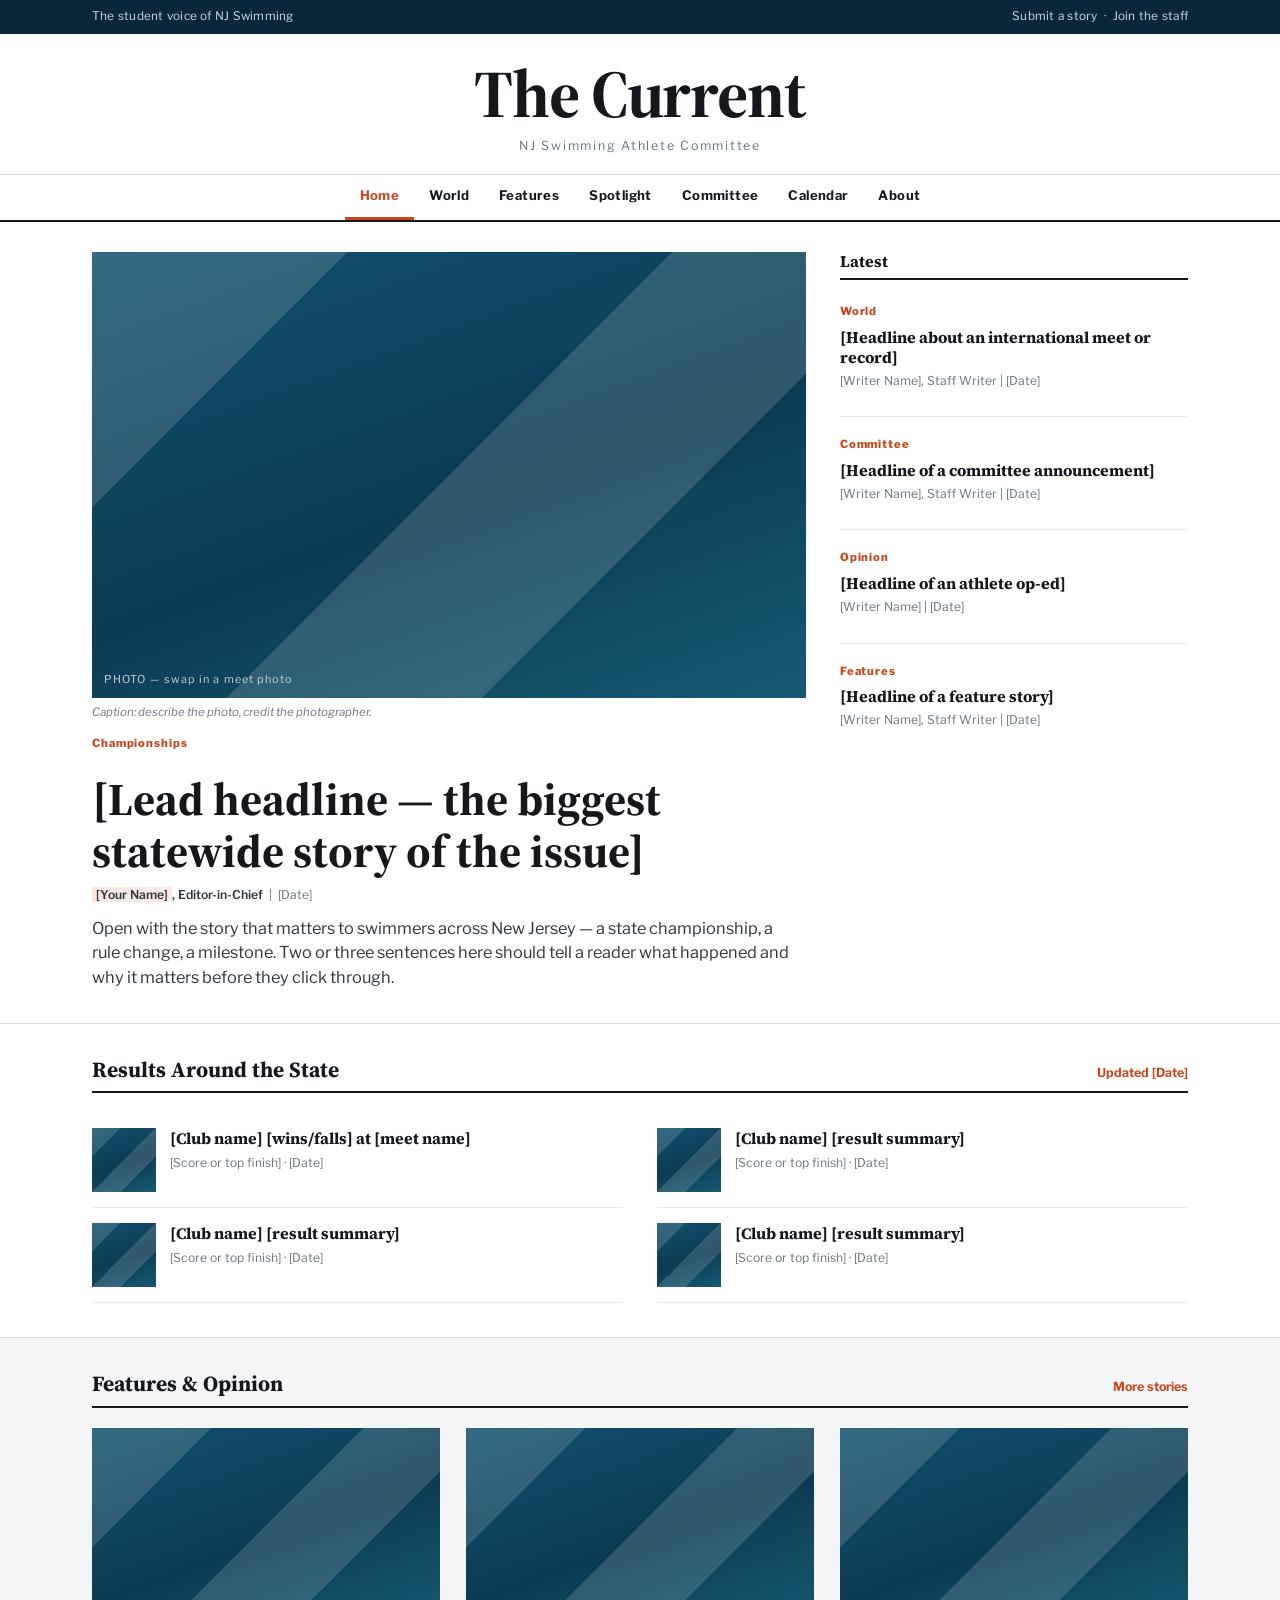
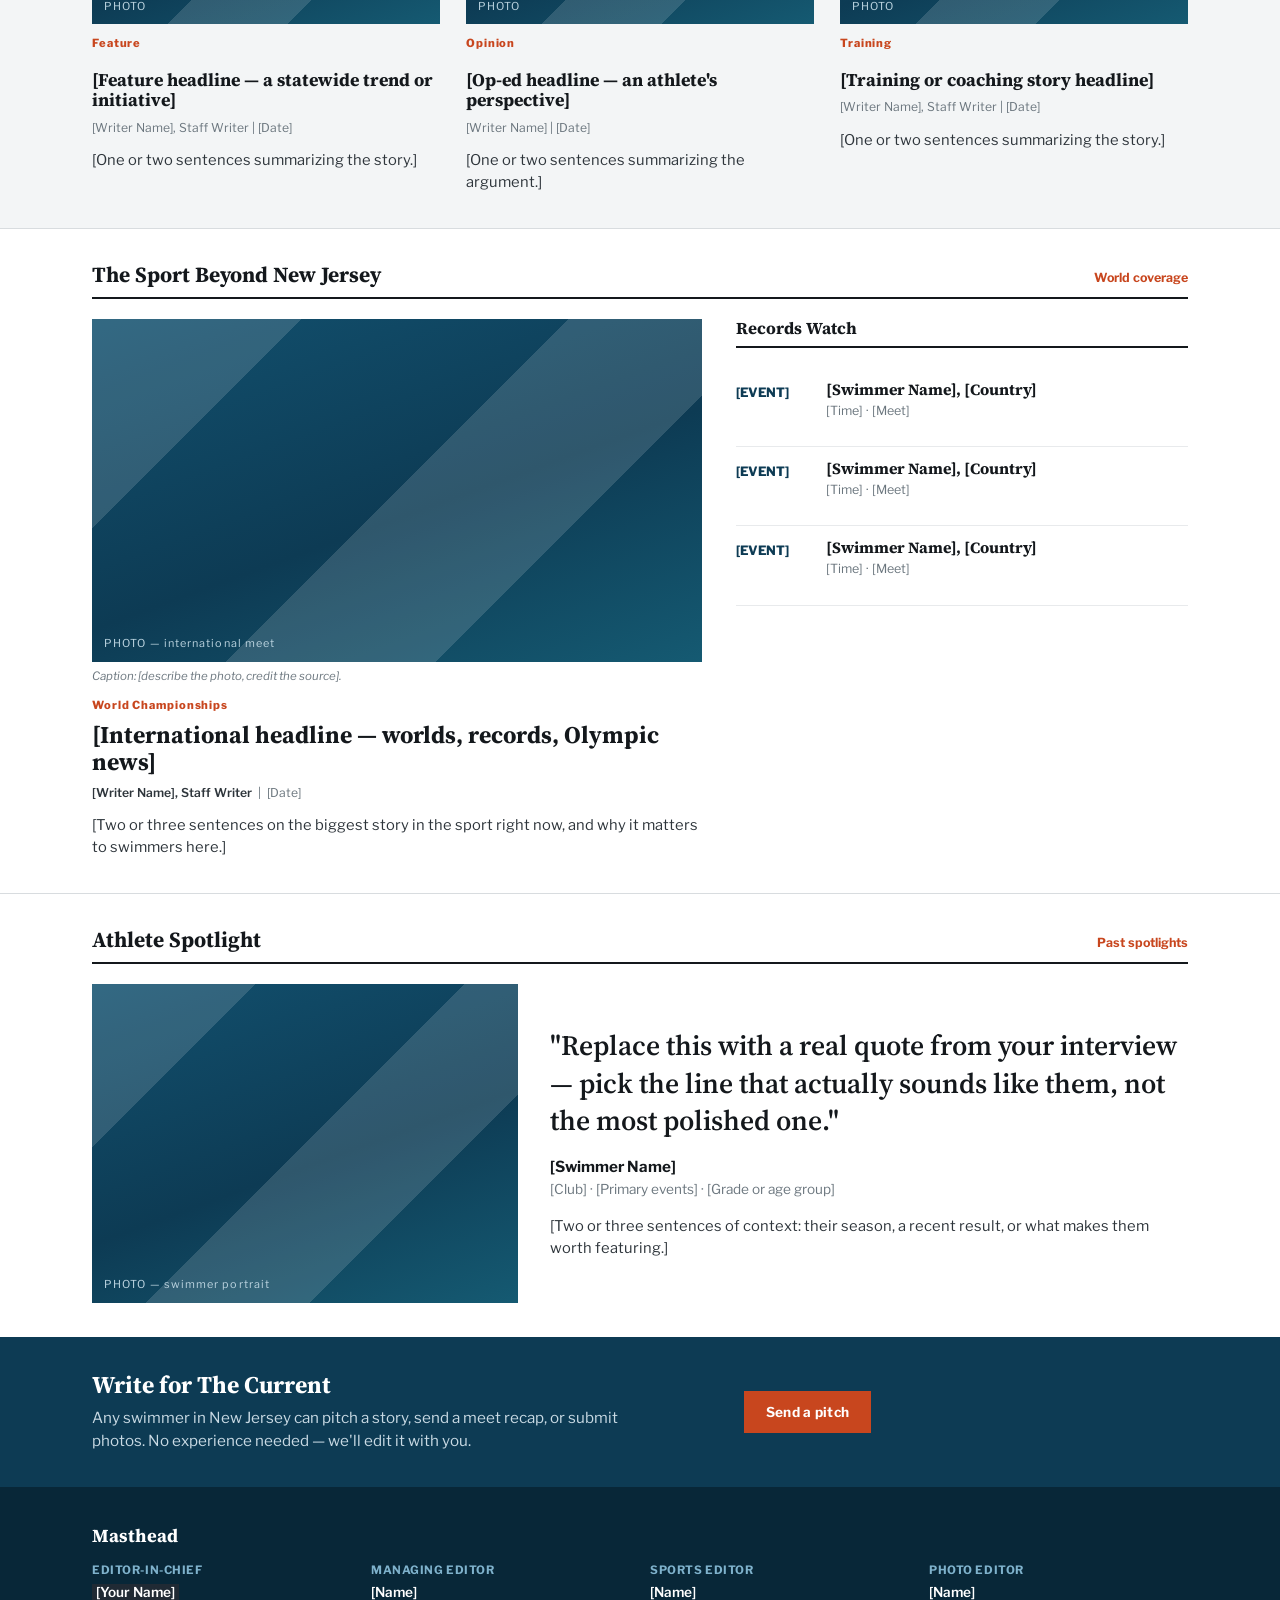
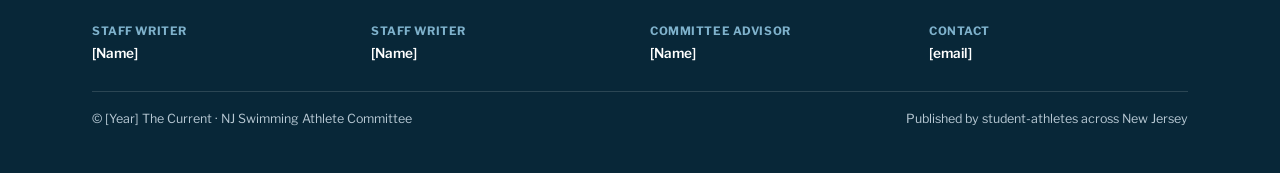
==== index.html @ bca9b95a "Add files via upload" ====
<!DOCTYPE html>
<html lang="en">
<head>
<meta charset="UTF-8">
<meta name="viewport" content="width=device-width, initial-scale=1.0">
<title>Home — The Current | NJ Swimming Athlete Committee</title>
<link rel="preconnect" href="https://fonts.googleapis.com">
<link rel="preconnect" href="https://fonts.gstatic.com" crossorigin>
<link href="https://fonts.googleapis.com/css2?family=Libre+Franklin:wght@400;600;700;800&family=Source+Serif+4:opsz,wght@8..60,400;8..60,600;8..60,700&display=swap" rel="stylesheet">
<link rel="stylesheet" href="style.css">
</head>
<body>

<div class="utility">
  <div class="wrap">
    <span>The student voice of NJ Swimming</span>
    <span><a href="about.html">Submit a story</a> &nbsp;·&nbsp; <a href="about.html">Join the staff</a></span>
  </div>
</div>

<header class="masthead">
  <div class="wrap">
    <a href="index.html"><div class="flag">The Current</div></a>
    <div class="flag-sub">NJ Swimming Athlete Committee</div>
  </div>
</header>

<nav class="mainnav">
  <div class="wrap">
    <a href="index.html" class="active">Home</a>
    <a href="world.html">World</a>
    <a href="features.html">Features</a>
    <a href="spotlight.html">Spotlight</a>
    <a href="committee.html">Committee</a>
    <a href="calendar.html">Calendar</a>
    <a href="about.html">About</a>
  </div>
</nav>

<div class="wrap">
  <div class="hero">
    <article class="hero-main">
      <a href="#">
        <div class="photo tall"><span>PHOTO — swap in a meet photo</span></div>
      </a>
      <div class="caption">Caption: describe the photo, credit the photographer.</div>
      <span class="cat" style="margin-top:14px;">Championships</span>
      <h2 class="hl">[Lead headline — the biggest statewide story of the issue]</h2>
      <p class="byline"><strong><span class="edit-me">[Your Name]</span>, Editor-in-Chief</strong> &nbsp;|&nbsp; [Date]</p>
      <p class="dek">Open with the story that matters to swimmers across New Jersey — a state championship, a rule change, a milestone. Two or three sentences here should tell a reader what happened and why it matters before they click through.</p>
    </article>

    <aside class="rail">
      <h3>Latest</h3>
      <div class="rail-item">
        <a href="world.html"><span class="cat">World</span>
        <h4 class="hl">[Headline about an international meet or record]</h4>
        <p class="byline">[Writer Name], Staff Writer | [Date]</p></a>
      </div>
      <div class="rail-item">
        <a href="committee.html"><span class="cat">Committee</span>
        <h4 class="hl">[Headline of a committee announcement]</h4>
        <p class="byline">[Writer Name], Staff Writer | [Date]</p></a>
      </div>
      <div class="rail-item">
        <a href="features.html"><span class="cat">Opinion</span>
        <h4 class="hl">[Headline of an athlete op-ed]</h4>
        <p class="byline">[Writer Name] | [Date]</p></a>
      </div>
      <div class="rail-item">
        <a href="features.html"><span class="cat">Features</span>
        <h4 class="hl">[Headline of a feature story]</h4>
        <p class="byline">[Writer Name], Staff Writer | [Date]</p></a>
      </div>
    </aside>
  </div>
</div>

<section class="block">
  <div class="wrap">
    <div class="sec-head">
      <h3>Results Around the State</h3>
      <span class="more">Updated [Date]</span>
    </div>
    <div class="club-list">
      <div class="club-row">
        <div class="photo thumb"><span></span></div>
        <div><h4 class="hl">[Club name] [wins/falls] at [meet name]</h4><p class="meta">[Score or top finish] · [Date]</p></div>
      </div>
      <div class="club-row">
        <div class="photo thumb"><span></span></div>
        <div><h4 class="hl">[Club name] [result summary]</h4><p class="meta">[Score or top finish] · [Date]</p></div>
      </div>
      <div class="club-row">
        <div class="photo thumb"><span></span></div>
        <div><h4 class="hl">[Club name] [result summary]</h4><p class="meta">[Score or top finish] · [Date]</p></div>
      </div>
      <div class="club-row">
        <div class="photo thumb"><span></span></div>
        <div><h4 class="hl">[Club name] [result summary]</h4><p class="meta">[Score or top finish] · [Date]</p></div>
      </div>
    </div>
  </div>
</section>

<section class="block band">
  <div class="wrap">
    <div class="sec-head">
      <h3>Features &amp; Opinion</h3>
      <a href="features.html"><span class="more">More stories</span></a>
    </div>
    <div class="grid3">
      <article class="card">
        <div class="photo wide"><span>PHOTO</span></div>
        <span class="cat" style="margin-top:11px;">Feature</span>
        <h4 class="hl">[Feature headline — a statewide trend or initiative]</h4>
        <p class="byline">[Writer Name], Staff Writer | [Date]</p>
        <p class="dek">[One or two sentences summarizing the story.]</p>
      </article>
      <article class="card">
        <div class="photo wide"><span>PHOTO</span></div>
        <span class="cat" style="margin-top:11px;">Opinion</span>
        <h4 class="hl">[Op-ed headline — an athlete's perspective]</h4>
        <p class="byline">[Writer Name] | [Date]</p>
        <p class="dek">[One or two sentences summarizing the argument.]</p>
      </article>
      <article class="card">
        <div class="photo wide"><span>PHOTO</span></div>
        <span class="cat" style="margin-top:11px;">Training</span>
        <h4 class="hl">[Training or coaching story headline]</h4>
        <p class="byline">[Writer Name], Staff Writer | [Date]</p>
        <p class="dek">[One or two sentences summarizing the story.]</p>
      </article>
    </div>
  </div>
</section>

<section class="block">
  <div class="wrap">
    <div class="sec-head">
      <h3>The Sport Beyond New Jersey</h3>
      <a href="world.html"><span class="more">World coverage</span></a>
    </div>
    <div class="grid2">
      <div>
        <div class="photo wide"><span>PHOTO — international meet</span></div>
        <div class="caption">Caption: [describe the photo, credit the source].</div>
        <span class="cat" style="margin-top:12px;">World Championships</span>
        <h4 class="hl" style="font-size:1.5rem;">[International headline — worlds, records, Olympic news]</h4>
        <p class="byline"><strong>[Writer Name], Staff Writer</strong> &nbsp;|&nbsp; [Date]</p>
        <p class="dek">[Two or three sentences on the biggest story in the sport right now, and why it matters to swimmers here.]</p>
      </div>
      <aside>
        <div class="sec-head"><h3 style="font-size:1.05rem;">Records Watch</h3></div>
        <div class="cal-row"><div class="cal-date">[EVENT]</div><div><h4>[Swimmer Name], [Country]</h4><p class="meta">[Time] · [Meet]</p></div></div>
        <div class="cal-row"><div class="cal-date">[EVENT]</div><div><h4>[Swimmer Name], [Country]</h4><p class="meta">[Time] · [Meet]</p></div></div>
        <div class="cal-row"><div class="cal-date">[EVENT]</div><div><h4>[Swimmer Name], [Country]</h4><p class="meta">[Time] · [Meet]</p></div></div>
      </aside>
    </div>
  </div>
</section>

<section class="block">
  <div class="wrap">
    <div class="sec-head">
      <h3>Athlete Spotlight</h3>
      <a href="spotlight.html"><span class="more">Past spotlights</span></a>
    </div>
    <div class="spotlight">
      <div class="photo sq"><span>PHOTO — swimmer portrait</span></div>
      <div>
        <p class="pull">"Replace this with a real quote from your interview — pick the line that actually sounds like them, not the most polished one."</p>
        <div class="attrib"><strong>[Swimmer Name]</strong>[Club] · [Primary events] · [Grade or age group]</div>
        <p class="dek" style="margin-top:16px;">[Two or three sentences of context: their season, a recent result, or what makes them worth featuring.]</p>
      </div>
    </div>
  </div>
</section>

<div class="submit">
  <div class="wrap">
    <div>
      <h3>Write for The Current</h3>
      <p>Any swimmer in New Jersey can pitch a story, send a meet recap, or submit photos. No experience needed — we'll edit it with you.</p>
    </div>
    <div><a class="btn" href="mailto:[email]">Send a pitch</a></div>
  </div>
</div>

<footer>
  <div class="wrap">
    <h3>Masthead</h3>
    <div class="staff">
      <div><span class="role">EDITOR-IN-CHIEF</span><span class="name"><span class="edit-me">[Your Name]</span></span></div>
      <div><span class="role">MANAGING EDITOR</span><span class="name">[Name]</span></div>
      <div><span class="role">SPORTS EDITOR</span><span class="name">[Name]</span></div>
      <div><span class="role">PHOTO EDITOR</span><span class="name">[Name]</span></div>
      <div><span class="role">STAFF WRITER</span><span class="name">[Name]</span></div>
      <div><span class="role">STAFF WRITER</span><span class="name">[Name]</span></div>
      <div><span class="role">COMMITTEE ADVISOR</span><span class="name">[Name]</span></div>
      <div><span class="role">CONTACT</span><span class="name">[email]</span></div>
    </div>
    <div class="foot-bottom">
      <span>© [Year] The Current · NJ Swimming Athlete Committee</span>
      <span>Published by student-athletes across New Jersey</span>
    </div>
  </div>
</footer>

</body>
</html>
---- style.css ----
:root{
  --ink:#14181c;
  --body-text:#2e353b;
  --muted:#6b767e;
  --navy:#0d3b54;
  --navy-deep:#082738;
  --accent:#c8461e;
  --line:#d8dcdf;
  --line-soft:#e8eaec;
  --bg:#ffffff;
  --band:#f3f5f6;
  --maxw:1140px;
}
*{box-sizing:border-box;}
body{margin:0;background:var(--bg);color:var(--body-text);font-family:'Libre Franklin',system-ui,sans-serif;line-height:1.5;-webkit-font-smoothing:antialiased;}
a{color:inherit;text-decoration:none;}
a:hover .hl{text-decoration:underline;text-decoration-thickness:1px;text-underline-offset:2px;}
.wrap{max-width:var(--maxw);margin:0 auto;padding:0 22px;}
h1,h2,h3,h4{font-family:'Source Serif 4',Georgia,serif;color:var(--ink);margin:0;font-weight:700;line-height:1.15;}

.utility{background:var(--navy-deep);color:#cfdbe3;font-size:.74rem;letter-spacing:.02em;}
.utility .wrap{display:flex;justify-content:space-between;align-items:center;gap:14px;height:34px;flex-wrap:wrap;}
.utility a:hover{color:#fff;}

.masthead{padding:26px 0 18px;text-align:center;border-bottom:1px solid var(--line);}
.flag{font-family:'Source Serif 4',Georgia,serif;font-weight:700;font-size:clamp(2.4rem,6.5vw,4.2rem);letter-spacing:-.02em;color:var(--ink);line-height:1;}
.flag-sub{margin-top:10px;font-size:.78rem;color:var(--muted);letter-spacing:.14em;}
.masthead.compact{padding:18px 0 14px;}
.masthead.compact .flag{font-size:clamp(1.8rem,4vw,2.6rem);}

.mainnav{border-bottom:2px solid var(--ink);background:#fff;position:sticky;top:0;z-index:20;}
.mainnav .wrap{display:flex;justify-content:center;gap:0;flex-wrap:wrap;}
.mainnav a{padding:11px 15px;font-size:.82rem;font-weight:700;letter-spacing:.03em;color:var(--ink);border-bottom:3px solid transparent;}
.mainnav a:hover{border-bottom-color:var(--accent);color:var(--accent);}
.mainnav a.active{border-bottom-color:var(--accent);color:var(--accent);}

.cat{font-size:.7rem;font-weight:800;letter-spacing:.08em;color:var(--accent);display:inline-block;margin-bottom:7px;}
.byline{font-size:.76rem;color:var(--muted);margin-top:8px;}
.byline strong{color:var(--body-text);font-weight:600;}
.dek{font-size:.92rem;color:var(--body-text);margin:9px 0 0;}

.photo{display:block;width:100%;background:linear-gradient(135deg,rgba(255,255,255,.14) 0 22%,transparent 22% 50%,rgba(255,255,255,.14) 50% 72%,transparent 72%),linear-gradient(160deg,#12506e,#0d3b54 55%,#155a72);position:relative;color:#bcd4e0;font-size:.68rem;letter-spacing:.1em;}
.photo span{position:absolute;left:12px;bottom:10px;}
.photo.tall{aspect-ratio:16/10;}
.photo.wide{aspect-ratio:16/9;}
.photo.sq{aspect-ratio:4/3;}
.photo.thumb{aspect-ratio:1/1;}
.caption{font-size:.72rem;color:var(--muted);padding-top:6px;font-style:italic;}

.hero{padding:30px 0 34px;display:grid;grid-template-columns:2.05fr 1fr;gap:34px;}
.hero-main h2{font-size:clamp(1.9rem,3.6vw,2.85rem);margin-top:14px;}
.hero-main .dek{font-size:1.02rem;max-width:64ch;margin-top:12px;}
.rail h3{font-size:1rem;border-bottom:2px solid var(--ink);padding-bottom:8px;margin-bottom:4px;}
.rail-item{padding:14px 0;border-bottom:1px solid var(--line-soft);}
.rail-item:last-child{border-bottom:none;}
.rail-item h4{font-size:1rem;line-height:1.25;}
.rail-item .byline{margin-top:5px;}

.band{background:var(--band);}
section.block{padding:34px 0;border-top:1px solid var(--line);}
section.block.first{border-top:none;}
.sec-head{display:flex;align-items:baseline;justify-content:space-between;gap:12px;border-bottom:2px solid var(--ink);padding-bottom:8px;margin-bottom:20px;}
.sec-head h3{font-size:1.35rem;}
.sec-head .more{font-size:.78rem;font-weight:700;color:var(--accent);}

.grid3{display:grid;grid-template-columns:repeat(3,1fr);gap:26px;}
.grid2{display:grid;grid-template-columns:1.35fr 1fr;gap:34px;}
.card h4{font-size:1.12rem;margin-top:11px;}

.club-list{display:grid;grid-template-columns:repeat(2,1fr);gap:0 34px;}
.club-row{display:grid;grid-template-columns:64px 1fr;gap:14px;padding:15px 0;border-bottom:1px solid var(--line-soft);align-items:start;}
.club-row h4{font-size:1rem;line-height:1.3;}
.club-row .meta{font-size:.76rem;color:var(--muted);margin-top:5px;}

.notice{padding:16px 0;border-bottom:1px solid var(--line-soft);display:grid;grid-template-columns:120px 1fr;gap:18px;}
.notice:last-child{border-bottom:none;}
.notice .tag{font-size:.7rem;font-weight:800;letter-spacing:.06em;color:var(--navy);padding-top:3px;}
.notice h4{font-size:1.05rem;}
.notice p{font-size:.9rem;margin:6px 0 0;}

.spotlight{display:grid;grid-template-columns:1fr 1.5fr;gap:32px;align-items:center;}
.pull{font-family:'Source Serif 4',Georgia,serif;font-size:clamp(1.3rem,2.4vw,1.75rem);font-weight:600;line-height:1.35;color:var(--ink);margin:0;}
.attrib{margin-top:16px;font-size:.85rem;color:var(--muted);}
.attrib strong{display:block;color:var(--ink);font-size:.95rem;font-weight:700;}

.cal{display:grid;grid-template-columns:repeat(2,1fr);gap:0 34px;}
.cal-row{display:grid;grid-template-columns:74px 1fr;gap:16px;padding:13px 0;border-bottom:1px solid var(--line-soft);}
.cal-date{font-weight:800;font-size:.8rem;color:var(--navy);padding-top:2px;}
.cal-row h4{font-size:.98rem;}
.cal-row .meta{font-size:.78rem;color:var(--muted);margin-top:3px;}

.submit{background:var(--navy);color:#eaf1f5;padding:34px 0;}
.submit .wrap{display:grid;grid-template-columns:1.4fr 1fr;gap:30px;align-items:center;}
.submit h3{color:#fff;font-size:1.5rem;}
.submit p{margin:9px 0 0;font-size:.95rem;color:#c9dae4;max-width:58ch;}
.btn{display:inline-block;background:var(--accent);color:#fff;padding:11px 22px;font-weight:700;font-size:.85rem;letter-spacing:.02em;}
.btn:hover{background:#a93715;}

footer{background:var(--navy-deep);color:#b8c9d4;padding:38px 0 44px;font-size:.85rem;}
footer h3{color:#fff;font-size:1.15rem;margin-bottom:16px;}
.staff{display:grid;grid-template-columns:repeat(4,1fr);gap:20px;margin-bottom:28px;}
.staff .role{color:#7fb2cc;font-size:.72rem;font-weight:700;letter-spacing:.05em;display:block;margin-bottom:3px;}
.staff .name{color:#fff;font-weight:600;}
.foot-bottom{border-top:1px solid rgba(255,255,255,.14);padding-top:18px;display:flex;justify-content:space-between;gap:14px;flex-wrap:wrap;font-size:.78rem;}

.edit-me{background:rgba(200,70,30,.12);padding:0 4px;}

.page-head{padding:30px 0 22px;border-bottom:2px solid var(--ink);margin-bottom:26px;}
.page-head h1{font-size:clamp(2rem,4.5vw,3rem);}
.page-head p{margin:10px 0 0;color:var(--muted);font-size:.95rem;max-width:62ch;}

.about-body{display:grid;grid-template-columns:1.5fr 1fr;gap:40px;padding-bottom:20px;}
.about-body p{max-width:64ch;margin:0 0 14px;}
.about-body h3{font-size:1.2rem;margin:24px 0 10px;}
.about-side{background:var(--band);padding:22px;border-left:3px solid var(--accent);align-self:start;}
.about-side h4{font-size:1rem;margin-bottom:10px;}
.about-side p{font-size:.9rem;margin:0 0 10px;}

@media (max-width:900px){
  .hero{grid-template-columns:1fr;gap:26px;}
  .grid3{grid-template-columns:1fr 1fr;}
  .staff{grid-template-columns:repeat(2,1fr);}
  .about-body{grid-template-columns:1fr;}
}
@media (max-width:640px){
  .grid3,.grid2,.club-list,.cal,.spotlight,.submit .wrap{grid-template-columns:1fr;}
  .notice{grid-template-columns:1fr;gap:6px;}
  .mainnav .wrap{justify-content:flex-start;overflow-x:auto;flex-wrap:nowrap;}
  .mainnav a{white-space:nowrap;}
}
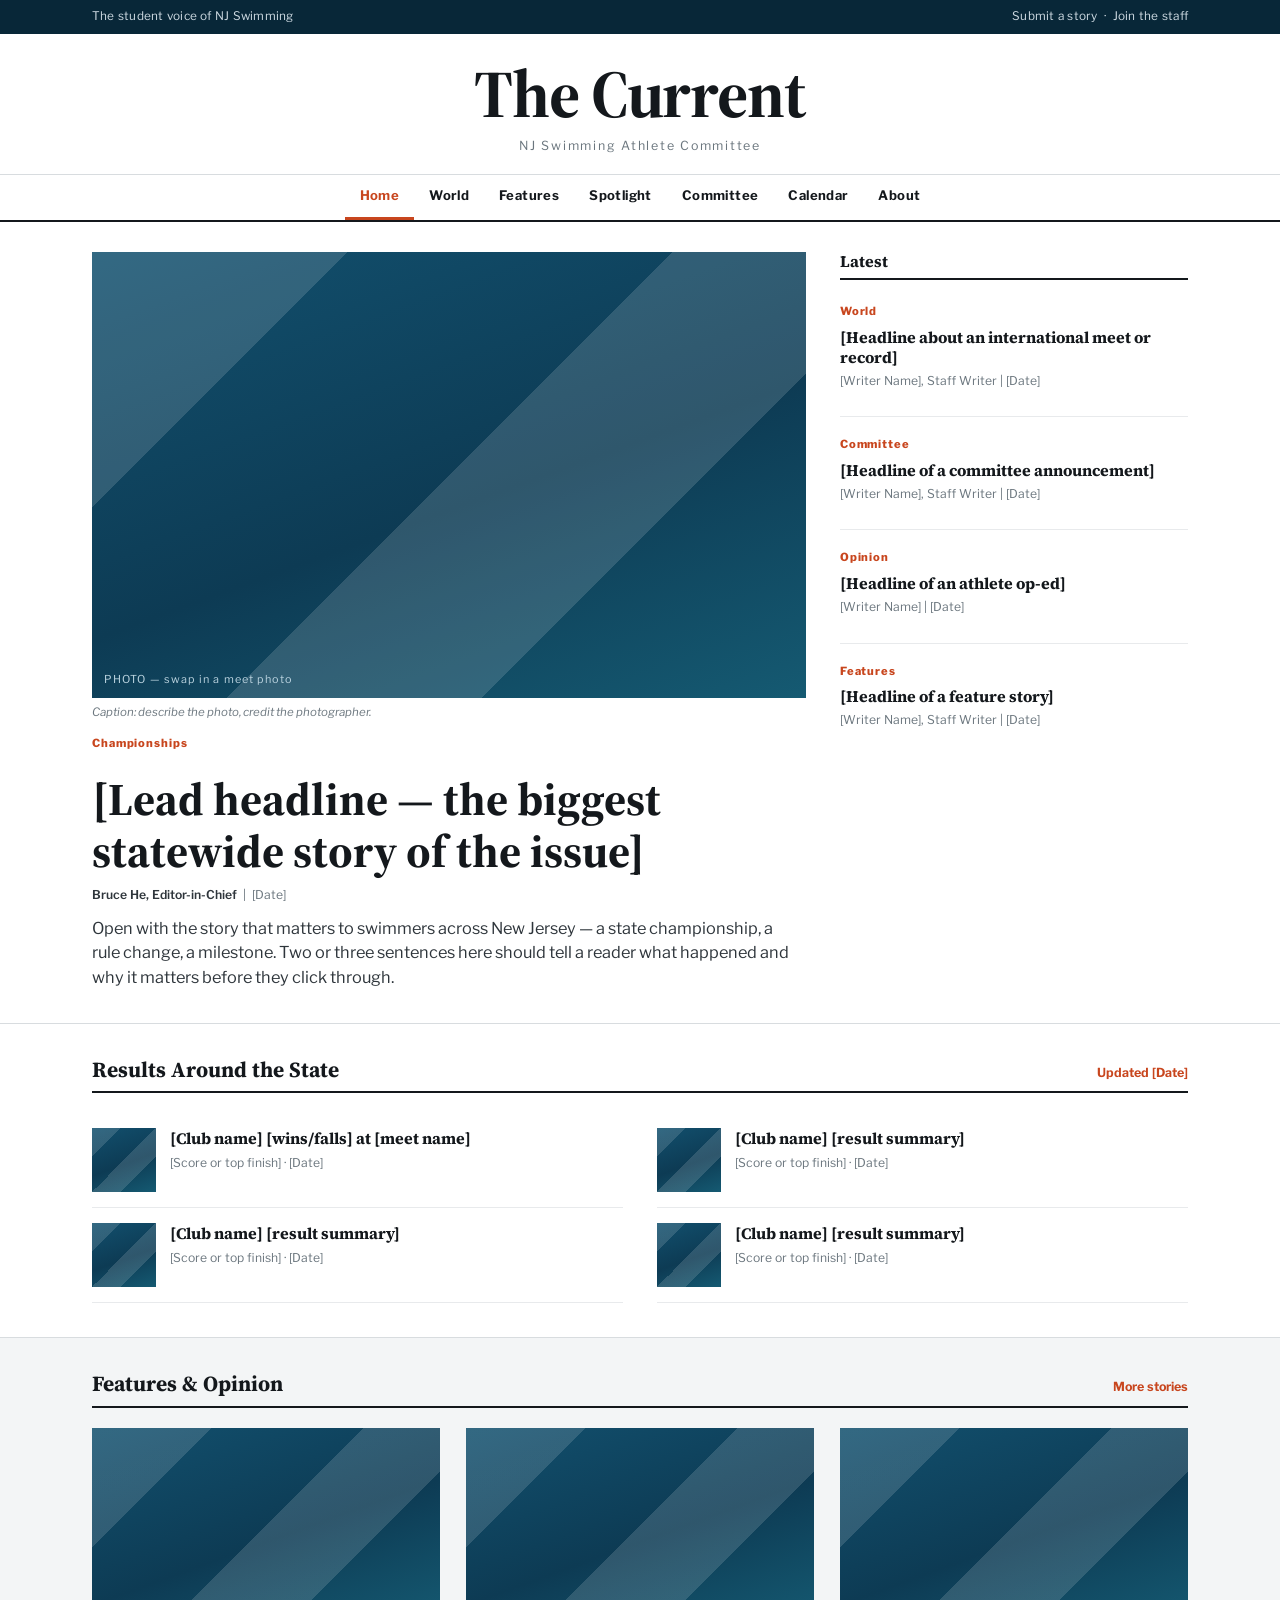
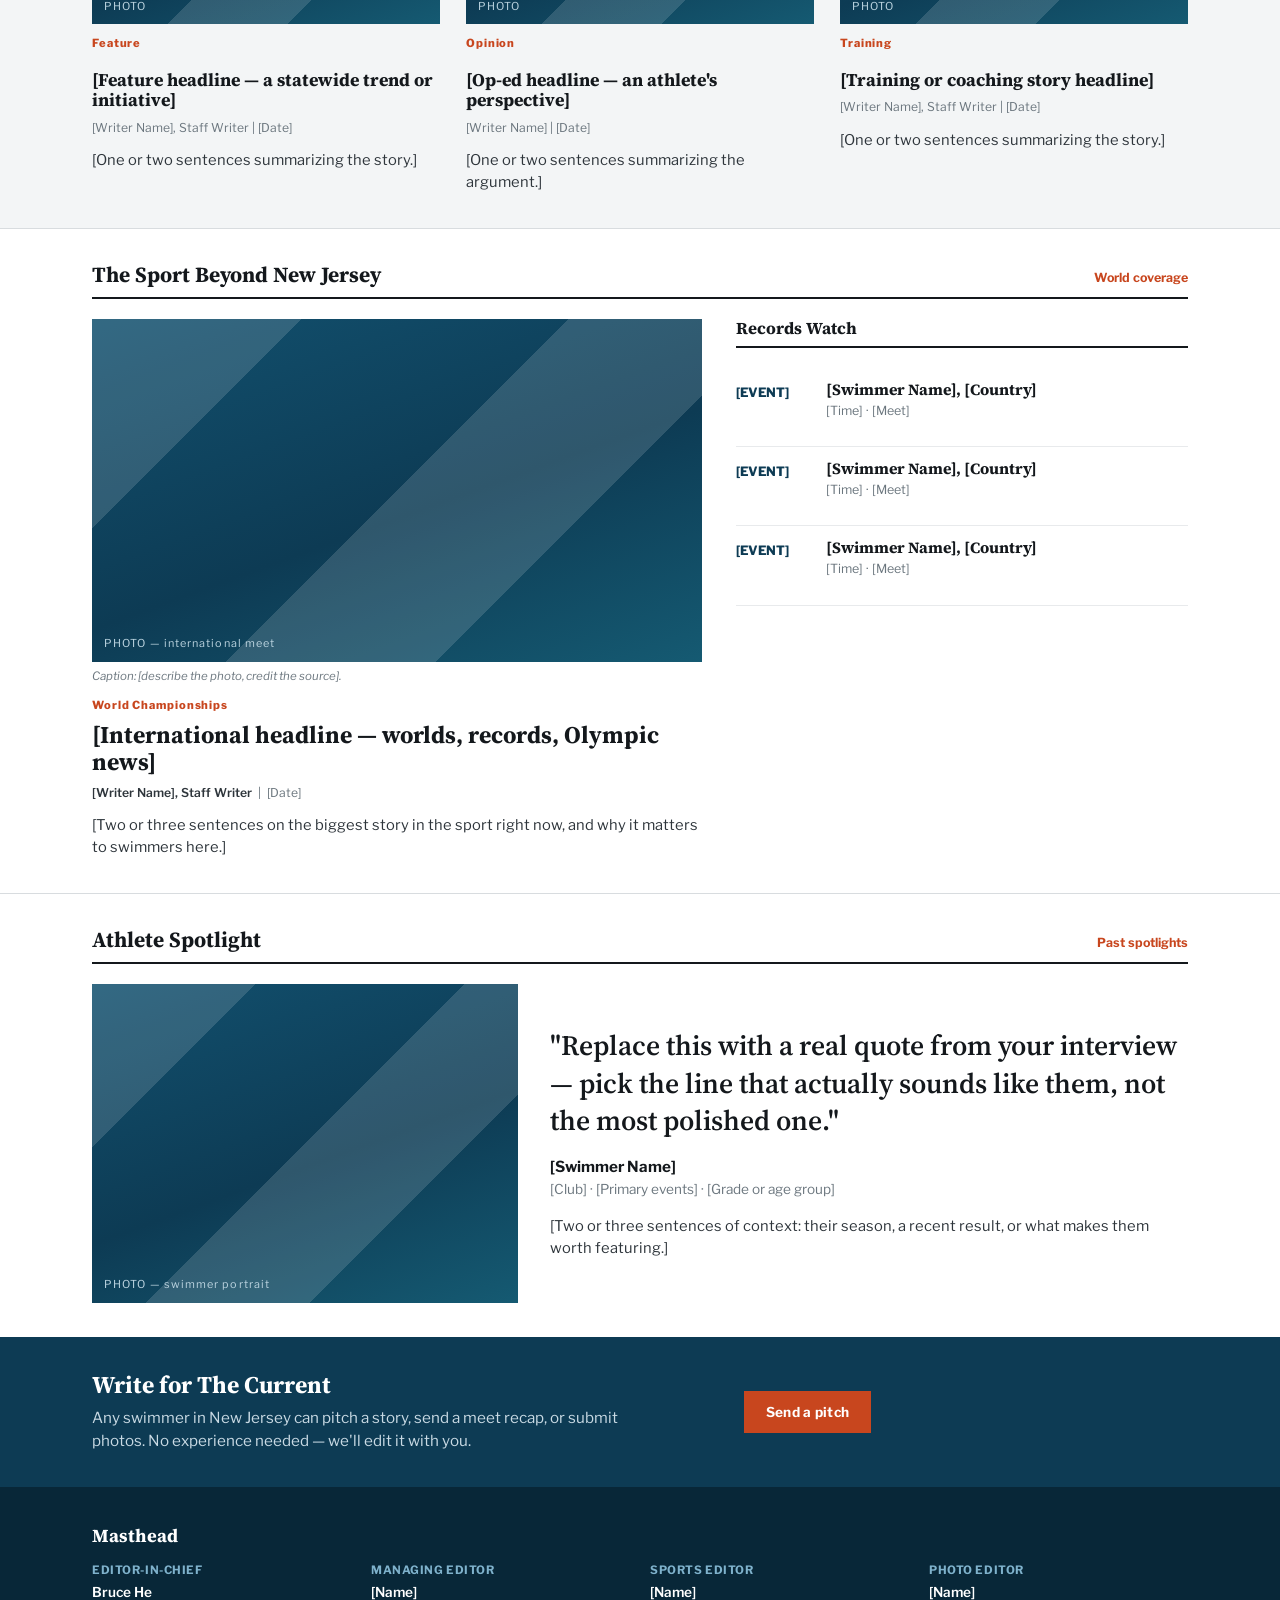
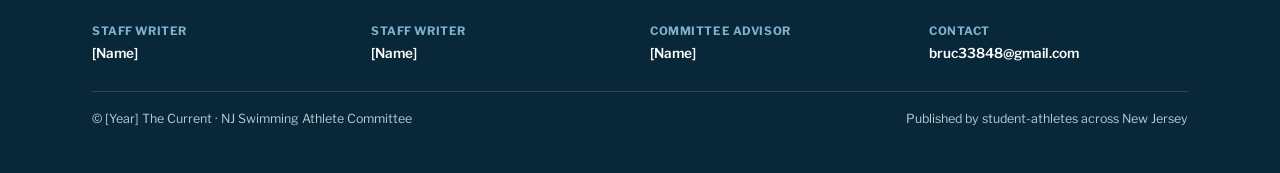
==== commit 970f542a: "Add files via upload" ====
--- a/index.html
+++ b/index.html
@@ -46,7 +46,7 @@
       <div class="caption">Caption: describe the photo, credit the photographer.</div>
       <span class="cat" style="margin-top:14px;">Championships</span>
       <h2 class="hl">[Lead headline — the biggest statewide story of the issue]</h2>
-      <p class="byline"><strong><span class="edit-me">[Your Name]</span>, Editor-in-Chief</strong> &nbsp;|&nbsp; [Date]</p>
+      <p class="byline"><strong>Bruce He, Editor-in-Chief</strong> &nbsp;|&nbsp; [Date]</p>
       <p class="dek">Open with the story that matters to swimmers across New Jersey — a state championship, a rule change, a milestone. Two or three sentences here should tell a reader what happened and why it matters before they click through.</p>
     </article>
 
@@ -183,7 +183,7 @@
       <h3>Write for The Current</h3>
       <p>Any swimmer in New Jersey can pitch a story, send a meet recap, or submit photos. No experience needed — we'll edit it with you.</p>
     </div>
-    <div><a class="btn" href="mailto:[email]">Send a pitch</a></div>
+    <div><a class="btn" href="mailto:bruc33848@gmail.com">Send a pitch</a></div>
   </div>
 </div>
 
@@ -191,14 +191,14 @@
   <div class="wrap">
     <h3>Masthead</h3>
     <div class="staff">
-      <div><span class="role">EDITOR-IN-CHIEF</span><span class="name"><span class="edit-me">[Your Name]</span></span></div>
+      <div><span class="role">EDITOR-IN-CHIEF</span><span class="name">Bruce He</span></div>
       <div><span class="role">MANAGING EDITOR</span><span class="name">[Name]</span></div>
       <div><span class="role">SPORTS EDITOR</span><span class="name">[Name]</span></div>
       <div><span class="role">PHOTO EDITOR</span><span class="name">[Name]</span></div>
       <div><span class="role">STAFF WRITER</span><span class="name">[Name]</span></div>
       <div><span class="role">STAFF WRITER</span><span class="name">[Name]</span></div>
       <div><span class="role">COMMITTEE ADVISOR</span><span class="name">[Name]</span></div>
-      <div><span class="role">CONTACT</span><span class="name">[email]</span></div>
+      <div><span class="role">CONTACT</span><span class="name">bruc33848@gmail.com</span></div>
     </div>
     <div class="foot-bottom">
       <span>© [Year] The Current · NJ Swimming Athlete Committee</span>
